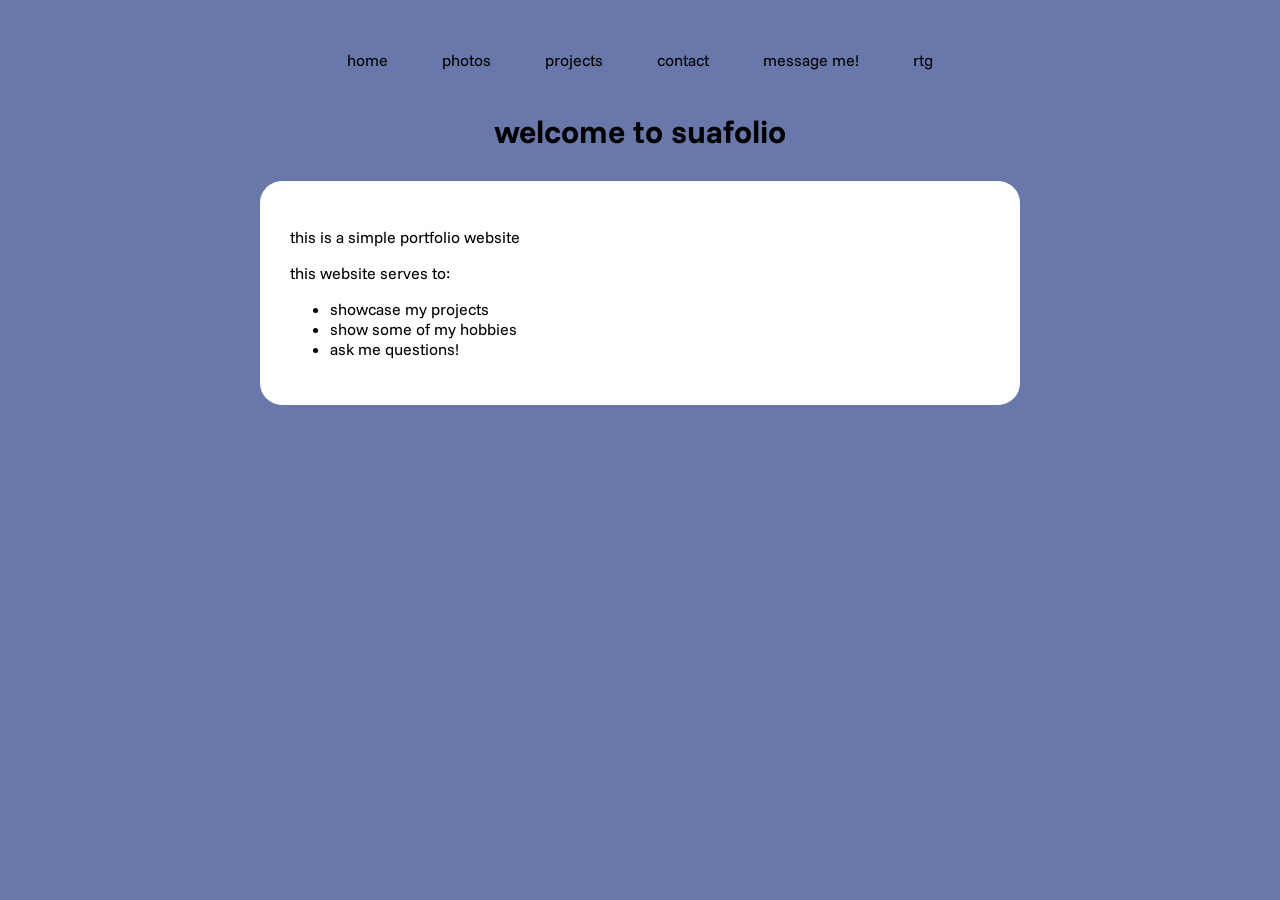
==== index.html @ 239b2d6e "started :p" ====
<!DOCTYPE html>
<html lang="en">
<head>
    <meta charset="UTF-8">
    <meta name="viewport" content="width=device-width, initial-scale=1.0">
    <title>suafolio</title>
    <link rel="stylesheet" href="css/style.css">
    <link rel="preconnect" href="https://fonts.googleapis.com">
    <link rel="preconnect" href="https://fonts.gstatic.com" crossorigin>
    <link href="https://fonts.googleapis.com/css2?family=Funnel+Sans:ital,wght@0,300..800;1,300..800&display=swap" rel="stylesheet">
</head>
<body>
    <nav>
    <a href="index.html">home</a>
    <a href="photos.html">photos</a>
    <a href="projects.html">projects</a>
    <a href="contact.html">contact</a>
    <a href="message.html">message me!</a>
    <a href="rtg.html">rtg</a>
    </nav>

    <h1 class="centerh">welcome to suafolio</h1>

<section>
    <p>this is a simple portfolio website</p>
    <p>this website serves to:
    <ul>
        <li>showcase my projects</li>
        <li>show some of my hobbies</li>
        <li>ask me questions!</li>
    </ul>
    </p>
</section>
</body>
</html>
---- css/style.css ----
section {
    max-width: 700px;
    margin: 30px auto;
    background: white;
    padding: 30px;
    border-radius: 22px;
}

body {
    background-color: #6878ab;
    margin: 0;
    padding: 30px;
    font-family: "Funnel Sans", sans-serif;
}

nav {
    text-align: center;
    padding: 20px 0;
}

nav a {
    margin: 0 15px;
    text-decoration: none;
    color: inherit;
    padding: 5px 10px;
    border-radius: 4px;
    transition: background-color 0.3s ease, color 0.3s ease;
}

nav a:hover {
    background-color: rgba(255,255,255,0.5);
}

form {
    max-width: 500px;
}

form textarea {
    resize: none;
}

textarea, input {
    width: 100%;
    padding: 10px;
    border-radius: 8px;
    border: 1px solid #121212;
}

button {
    background: white;
    border: 1px solid #121212;
    padding: 10px 18px;
    border-radius: 8px;
    cursor: pointer;
}


.centerh {
    text-align: center;
}
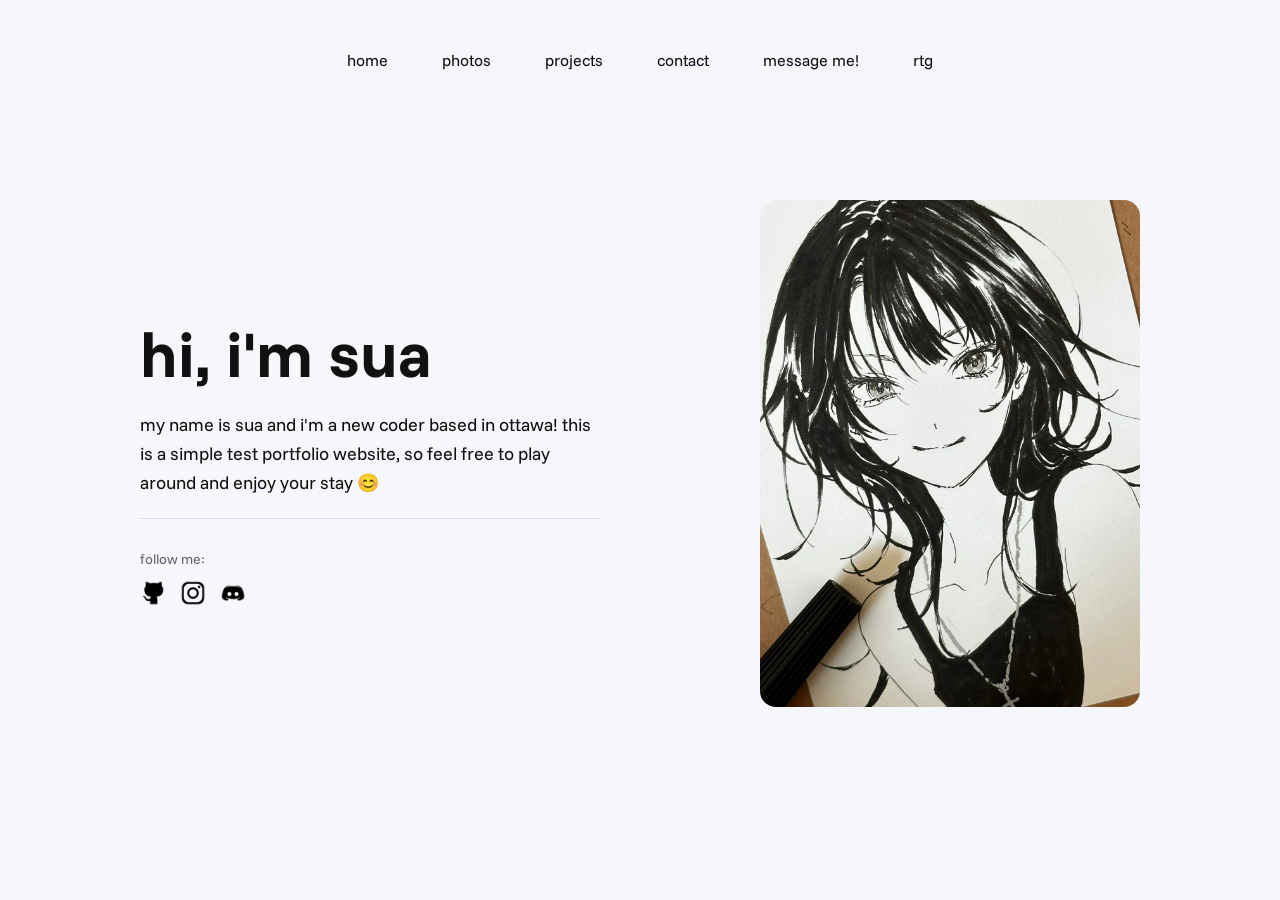
==== commit 93d0b2c9: "work day 2?3?4? 💔 finally added icons and links, decided on a theme (FINALLY), cleaned up some css c" ====
--- a/index.html
+++ b/index.html
@@ -1,35 +1,61 @@
 <!DOCTYPE html>
 <html lang="en">
 <head>
-    <meta charset="UTF-8">
-    <meta name="viewport" content="width=device-width, initial-scale=1.0">
-    <title>suafolio</title>
-    <link rel="stylesheet" href="css/style.css">
-    <link rel="preconnect" href="https://fonts.googleapis.com">
-    <link rel="preconnect" href="https://fonts.gstatic.com" crossorigin>
-    <link href="https://fonts.googleapis.com/css2?family=Funnel+Sans:ital,wght@0,300..800;1,300..800&display=swap" rel="stylesheet">
+<meta charset="UTF-8">
+<meta name="viewport" content="width=device-width, initial-scale=1.0">
+<title>suafolio</title>
+
+<link rel="stylesheet" href="css/style.css">
+<link rel="icon" href="/images/icons/favicon.jpg" type="image/x-icon">
+<link rel="preconnect" href="https://fonts.googleapis.com">
+<link rel="preconnect" href="https://fonts.gstatic.com" crossorigin>
+
+<link href="https://fonts.googleapis.com/css2?family=Funnel+Sans:ital,wght@0,300..800;1,300..800&display=swap" rel="stylesheet">
 </head>
+
 <body>
-    <nav>
-    <a href="index.html">home</a>
-    <a href="photos.html">photos</a>
-    <a href="projects.html">projects</a>
-    <a href="contact.html">contact</a>
-    <a href="message.html">message me!</a>
-    <a href="rtg.html">rtg</a>
-    </nav>
 
-    <h1 class="centerh">welcome to suafolio</h1>
+<nav>
+<a href="index.html">home</a>
+<a href="photos.html">photos</a>
+<a href="projects.html">projects</a>
+<a href="contact.html">contact</a>
+<a href="message.html">message me!</a>
+<a href="rtg.html">rtg</a>
+</nav>
 
-<section>
-    <p>this is a simple portfolio website</p>
-    <p>this website serves to:
-    <ul>
-        <li>showcase my projects</li>
-        <li>show some of my hobbies</li>
-        <li>ask me questions!</li>
-    </ul>
-    </p>
+<section class="hero">
+
+<div class="intro-text">
+
+<h1>hi, i'm sua</h1>
+
+<p>
+my name is sua and i'm a new coder based in ottawa!
+this is a simple test portfolio website, so feel free
+to play around and enjoy your stay 😊
+</p>
+
+<div class="socials">
+
+<p>follow me:
+
+<div class="socials-icons">
+<a href="https://github.com/spdidle"><img src="images/icons/github.png"></a>
+<a href="https://www.instagram.com/spdidle/"><img src="images/icons/Instagram Icon.png"></a>
+<a href="https://discord.com/users/660183205000904724"><img src="images/icons/discord.png"></a>
+
+</p>
+</div>
+
+</div>
+
+</div>
+
+<div class="intro-image">
+<img src="images/photos/me lmao.jpg" alt="profile picture">
+</div>
+
 </section>
 </body>
 </html>
--- a/css/style.css
+++ b/css/style.css
@@ -1,60 +1,262 @@
-section {
-    max-width: 700px;
-    margin: 30px auto;
-    background: white;
-    padding: 30px;
-    border-radius: 22px;
-}
-
-body {
-    background-color: #6878ab;
-    margin: 0;
-    padding: 30px;
-    font-family: "Funnel Sans", sans-serif;
-}
-
-nav {
-    text-align: center;
-    padding: 20px 0;
-}
-
-nav a {
-    margin: 0 15px;
-    text-decoration: none;
-    color: inherit;
-    padding: 5px 10px;
-    border-radius: 4px;
-    transition: background-color 0.3s ease, color 0.3s ease;
-}
-
-nav a:hover {
-    background-color: rgba(255,255,255,0.5);
-}
-
-form {
-    max-width: 500px;
-}
-
-form textarea {
-    resize: none;
-}
-
-textarea, input {
-    width: 100%;
-    padding: 10px;
-    border-radius: 8px;
-    border: 1px solid #121212;
-}
-
-button {
-    background: white;
-    border: 1px solid #121212;
-    padding: 10px 18px;
-    border-radius: 8px;
-    cursor: pointer;
-}
-
-
-.centerh {
-    text-align: center;
+:root{
+    --accent:#4e82b4;
+}
+
+/* base */
+
+body{
+    background:#f6f7fb;
+    color:#111;
+    margin:0;
+    padding:30px;
+    font-family:"Funnel Sans", sans-serif;
+}
+
+section{
+    max-width:1000px;
+    margin:60px auto;
+    padding:30px;
+    border-radius:22px;
+}
+
+.centerh{ text-align:center; }
+
+/* navigation */
+
+nav{
+    text-align:center;
+    padding:20px 0;
+}
+
+nav a{
+    margin:0 15px;
+    text-decoration:none;
+    color:inherit;
+    padding:5px 10px;
+    border-radius:4px;
+    transition:.3s;
+}
+
+nav a:hover{
+    background:var(--accent);
+    color:black;
+}
+
+/* hero */
+
+.hero{
+    display:flex;
+    align-items:center;
+    justify-content:space-between;
+    max-width:1000px;
+    margin:80px auto;
+    gap:30px;
+}
+
+.intro-text{ margin-top:-40px; }
+
+.intro-text h1{
+    font-size:64px;
+    margin-bottom:10px;
+}
+
+.intro-text p{
+    font-size:18px;
+    max-width:460px;
+    line-height:1.6;
+}
+
+.intro-image img{
+    max-width:380px;
+    border-radius:16px;
+}
+
+/* socials */
+
+.socials{
+    margin-top:20px;
+    padding-top:15px;
+    border-top:1px solid #ddd;
+}
+
+.socials p{
+    margin-bottom:10px;
+    font-size:14px;
+    color:#666;
+}
+
+.socials-icons{
+    display:flex;
+    gap:14px;
+}
+
+.socials-icons img{
+    width:26px;
+    transition:.2s;
+}
+
+.socials-icons img:hover{
+    transform:scale(1.1);
+}
+
+/* cards */
+
+.card{
+    background:white;
+    padding:25px;
+    border-radius:16px;
+    box-shadow:0 8px 20px rgba(0,0,0,.08);
+}
+
+.feature-card,
+.photo-card{
+    border-radius:20px;
+    overflow:hidden;
+    transition:.3s;
+}
+
+.feature-card{
+    box-shadow:0 8px 20px rgba(0,0,0,.15);
+}
+
+.feature-card:hover{
+    transform:scale(1.02);
+    box-shadow:0 12px 28px rgba(0,0,0,.2);
+}
+
+.feature-card img{
+    width:100%;
+    height:400px;
+    object-fit:cover;
+}
+
+.photo-card{
+    flex:0 1 calc(33.333% - 14px);
+    min-width:150px;
+    box-shadow:0 4px 12px rgba(0,0,0,.1);
+}
+
+.photo-card:hover{
+    transform:scale(1.05);
+    box-shadow:0 8px 20px rgba(0,0,0,.15);
+}
+
+.photo-card img{
+    width:100%;
+    height:220px;
+    object-fit:cover;
+}
+
+/* gallery layout */
+
+.gallery{
+    display:flex;
+    flex-direction:column;
+    gap:30px;
+    max-width:900px;
+    margin:auto;
+}
+
+.card-row{
+    display:flex;
+    flex-wrap:wrap;
+    gap:20px;
+    justify-content:center;
+}
+
+/* forms */
+
+form{
+    max-width:500px;
+    margin:40px auto;
+}
+
+textarea,input{
+    width:100%;
+    padding:10px;
+    border-radius:8px;
+    border:1px solid #121212;
+}
+
+textarea{ resize:none; }
+
+button{
+    background:var(--accent);
+    color:black;
+    border:1px solid #121212;
+    padding:10px 18px;
+    border-radius:8px;
+    cursor:pointer;
+}
+
+/* floating icons */
+
+.float-item{
+    position:absolute;
+    text-align:center;
+    text-decoration:none;
+    color:inherit;
+
+    display:flex;
+    flex-direction:column;
+    align-items:center;
+
+    animation:floaty ease-in-out infinite;
+}
+
+.float-item img{
+    width:70px;
+    transition:.2s;
+}
+
+.float-item span{
+    font-size:14px;
+    opacity:.7;
+}
+
+.float-item:hover{
+    animation-play-state:paused;
+}
+
+.float-item:hover img{
+    transform:scale(1.15) rotate(3deg);
+}
+
+/* animation */
+
+@keyframes floaty{
+    0%,100%{ transform:translateY(0); }
+    50%{ transform:translateY(-8px); }
+}
+
+/* positions */
+
+.email{ top:150px; left:60px; animation-duration:3.2s; }
+.github{ top:330px; left:480px; animation-duration:4.1s; }
+.insta{ top:150px; right:60px; animation-duration:3.7s; }
+.random{ bottom:100px; left:134px; animation-duration:4.5s; }
+
+/* contact container */
+
+.contact-box{
+    position:relative;
+    max-width:700px;
+    height:420px;
+    margin:30px auto;
+    padding:30px;
+    border-radius:22px;
+}
+
+/* responsive */
+
+@media (max-width:768px){
+    .photo-card{ flex:0 1 calc(50% - 10px); }
+}
+
+@media (max-width:480px){
+
+    .photo-card{ flex:0 1 100%; }
+
+    .feature-card img{ height:250px; }
+
 }
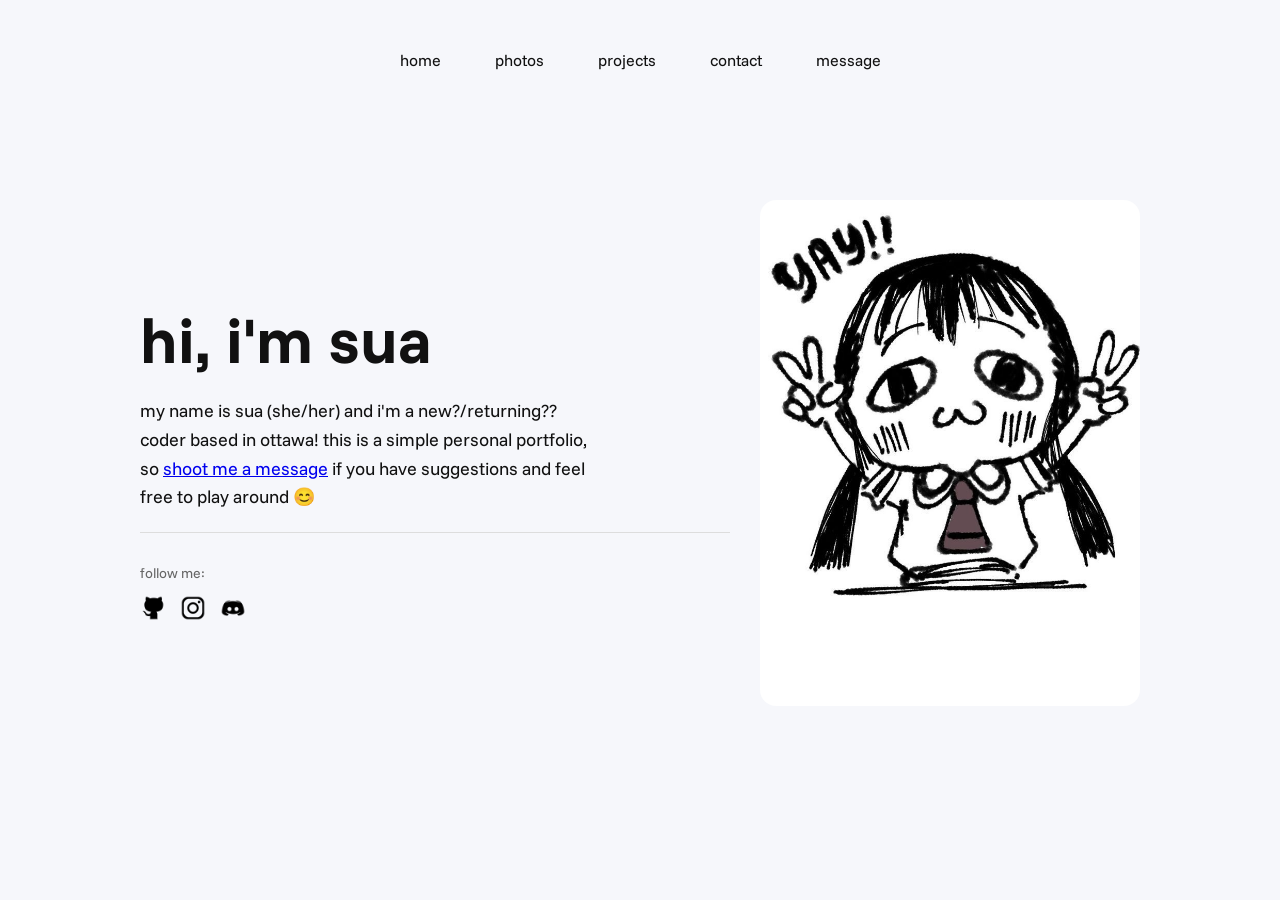
==== commit 87f60fdf: "fix added click sfx, fixed up the layout of projects.html to actually do something... fixing the alt" ====
--- a/index.html
+++ b/index.html
@@ -12,7 +12,6 @@
 
 <link href="https://fonts.googleapis.com/css2?family=Funnel+Sans:ital,wght@0,300..800;1,300..800&display=swap" rel="stylesheet">
 </head>
-
 <body>
 
 <nav>
@@ -20,8 +19,8 @@
 <a href="photos.html">photos</a>
 <a href="projects.html">projects</a>
 <a href="contact.html">contact</a>
-<a href="message.html">message me!</a>
-<a href="rtg.html">rtg</a>
+<a href="message.html">message</a>
+
 </nav>
 
 <section class="hero">
@@ -31,21 +30,19 @@
 <h1>hi, i'm sua</h1>
 
 <p>
-my name is sua and i'm a new coder based in ottawa!
-this is a simple test portfolio website, so feel free
-to play around and enjoy your stay 😊
+my name is sua (she/her) and i'm a new?/returning?? coder based in ottawa!
+this is a simple personal portfolio, so <a href="message.html">shoot me a message</a> if you have
+suggestions and feel free to play around 😊
 </p>
 
 <div class="socials">
 
-<p>follow me:
+<p>follow me:</p>
 
 <div class="socials-icons">
 <a href="https://github.com/spdidle"><img src="images/icons/github.png"></a>
 <a href="https://www.instagram.com/spdidle/"><img src="images/icons/Instagram Icon.png"></a>
 <a href="https://discord.com/users/660183205000904724"><img src="images/icons/discord.png"></a>
-
-</p>
 </div>
 
 </div>
@@ -53,9 +50,10 @@
 </div>
 
 <div class="intro-image">
-<img src="images/photos/me lmao.jpg" alt="profile picture">
+<img src="images/photos/me lmao.jpg" alt="sauce is ASOBI ASOBASE if you havent watched it PLEASE PLEASE PLEASE do i PROMISE you won't regret">
 </div>
+</section>
 
-</section>
+<script src="js/script.js"></script>
 </body>
 </html>
--- a/css/style.css
+++ b/css/style.css
@@ -1,8 +1,6 @@
 :root{
-    --accent:#4e82b4;
-}
-
-/* base */
+    --accent:#588fc3;
+}
 
 body{
     background:#f6f7fb;
@@ -21,7 +19,7 @@
 
 .centerh{ text-align:center; }
 
-/* navigation */
+/* navbar */
 
 nav{
     text-align:center;
@@ -34,7 +32,6 @@
     color:inherit;
     padding:5px 10px;
     border-radius:4px;
-    transition:.3s;
 }
 
 nav a:hover{
@@ -46,6 +43,7 @@
 
 .hero{
     display:flex;
+    flex-wrap:nowrap;
     align-items:center;
     justify-content:space-between;
     max-width:1000px;
@@ -53,7 +51,13 @@
     gap:30px;
 }
 
-.intro-text{ margin-top:-40px; }
+.intro-text{
+    margin-top:-40px;
+    flex:1;
+    min-width:0;
+}
+
+.intro-image{ flex-shrink:0; }
 
 .intro-text h1{
     font-size:64px;
@@ -92,27 +96,16 @@
 
 .socials-icons img{
     width:26px;
-    transition:.2s;
 }
 
 .socials-icons img:hover{
     transform:scale(1.1);
-}
-
-/* cards */
-
-.card{
-    background:white;
-    padding:25px;
-    border-radius:16px;
-    box-shadow:0 8px 20px rgba(0,0,0,.08);
 }
 
 .feature-card,
 .photo-card{
     border-radius:20px;
     overflow:hidden;
-    transition:.3s;
 }
 
 .feature-card{
@@ -124,10 +117,14 @@
     box-shadow:0 12px 28px rgba(0,0,0,.2);
 }
 
+.feature-card img,
+.photo-card img{
+    width:100%;
+    object-fit:cover;
+}
+
 .feature-card img{
-    width:100%;
     height:400px;
-    object-fit:cover;
 }
 
 .photo-card{
@@ -141,11 +138,7 @@
     box-shadow:0 8px 20px rgba(0,0,0,.15);
 }
 
-.photo-card img{
-    width:100%;
-    height:220px;
-    object-fit:cover;
-}
+.photo-card img{ height:220px; }
 
 /* gallery layout */
 
@@ -164,11 +157,32 @@
     justify-content:center;
 }
 
-/* forms */
+/* msg box */
 
 form{
     max-width:500px;
     margin:40px auto;
+}
+
+.message-box,
+.projects-box{
+    background:white;
+    max-width:900px;
+    padding:30px;
+    border-radius:20px;
+    box-shadow:0 8px 20px rgba(0,0,0,0.08);
+}
+
+.message-box{
+    margin:20px auto 40px;
+}
+
+.message-section{
+    margin-top:20px;
+}
+
+.message-section .centerh{
+    margin-top:0;
 }
 
 textarea,input{
@@ -192,7 +206,7 @@
 /* floating icons */
 
 .float-item{
-    position:absolute;
+    position:relative;
     text-align:center;
     text-decoration:none;
     color:inherit;
@@ -206,7 +220,6 @@
 
 .float-item img{
     width:70px;
-    transition:.2s;
 }
 
 .float-item span{
@@ -214,10 +227,6 @@
     opacity:.7;
 }
 
-.float-item:hover{
-    animation-play-state:paused;
-}
-
 .float-item:hover img{
     transform:scale(1.15) rotate(3deg);
 }
@@ -229,26 +238,32 @@
     50%{ transform:translateY(-8px); }
 }
 
-/* positions */
-
-.email{ top:150px; left:60px; animation-duration:3.2s; }
-.github{ top:330px; left:480px; animation-duration:4.1s; }
-.insta{ top:150px; right:60px; animation-duration:3.7s; }
-.random{ bottom:100px; left:134px; animation-duration:4.5s; }
+/* contact icons */
+
+.floating-links{
+    display:grid;
+    grid-template-columns:repeat(2, minmax(120px, 1fr));
+    gap:26px 36px;
+    justify-items:center;
+    align-items:center;
+    max-width:560px;
+    margin:24px auto 0;
+}
+
+.email{ animation-duration:3.2s; }
+.github{ animation-duration:4.1s; }
+.insta{ animation-duration:3.7s; }
 
 /* contact container */
 
 .contact-box{
-    position:relative;
     max-width:700px;
-    height:420px;
+    min-height:420px;
     margin:30px auto;
     padding:30px;
     border-radius:22px;
 }
 
-/* responsive */
-
 @media (max-width:768px){
     .photo-card{ flex:0 1 calc(50% - 10px); }
 }
@@ -259,4 +274,58 @@
 
     .feature-card img{ height:250px; }
 
-}+    .contact-box{
+        min-height:auto;
+        padding:22px 16px;
+    }
+
+    .floating-links{
+        grid-template-columns:1fr;
+        gap:20px;
+        max-width:260px;
+    }
+
+}
+
+/* projects page */
+
+.projects-box{
+    margin:40px auto;
+    height:500px;
+    overflow-y:auto;
+}
+
+/* grid */
+
+.projects-grid{
+    display:grid;
+    grid-template-columns:1fr 1fr;
+    gap:25px;
+}
+
+/* project cards */
+
+.project-card{
+    padding:18px;
+    border-radius:14px;
+    border:1px solid #e5e5e5;
+}
+
+.project-card h3{
+    margin-top:0;
+}
+
+/* description of project */
+
+.desc{
+    font-size:15px;
+    line-height:1.5;
+}
+
+@media (max-width:700px){
+
+.projects-grid{
+grid-template-columns:1fr;
+}
+
+}
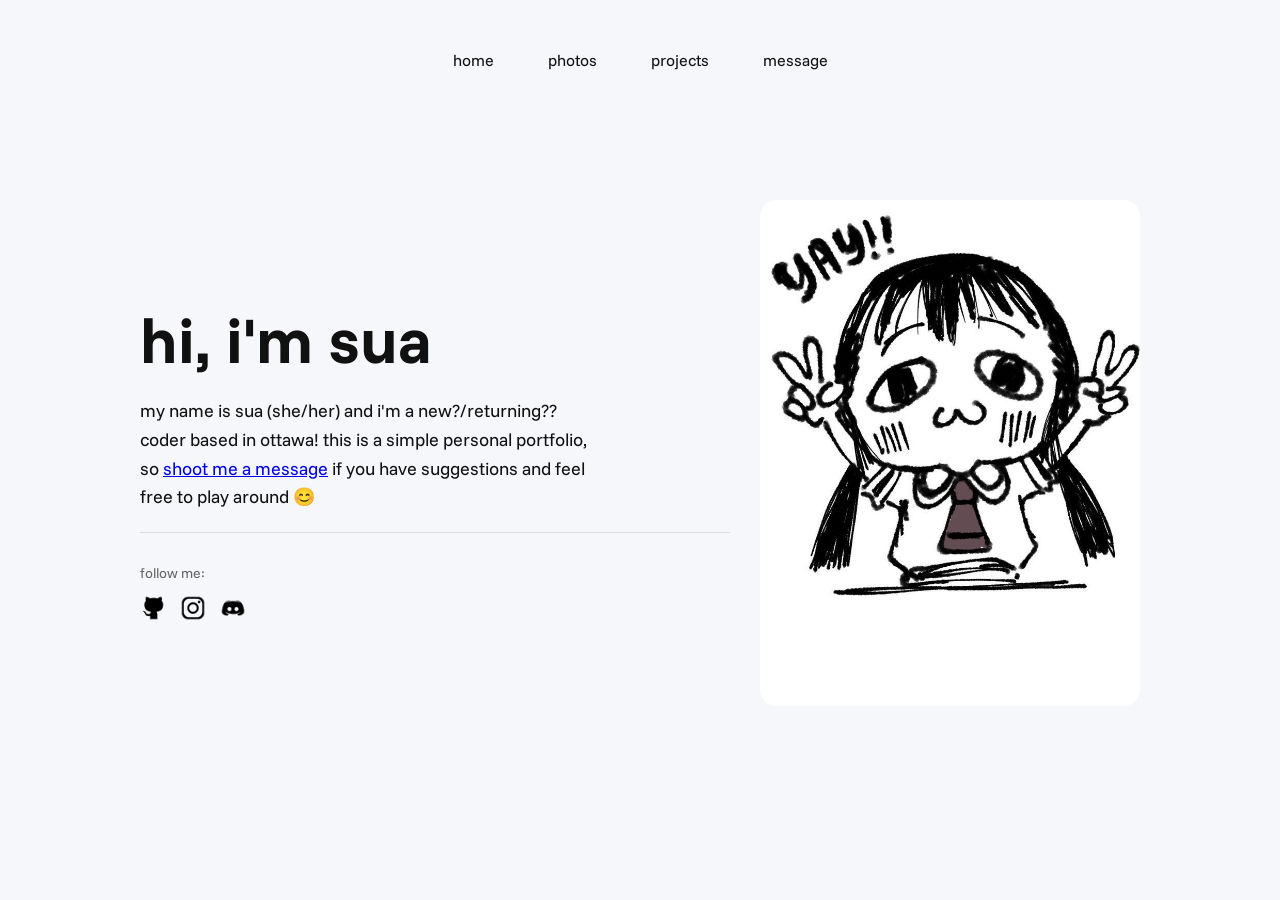
==== commit 05ec5606: "fix removing contact.html (sorry it was redundant!!)" ====
--- a/index.html
+++ b/index.html
@@ -18,7 +18,6 @@
 <a href="index.html">home</a>
 <a href="photos.html">photos</a>
 <a href="projects.html">projects</a>
-<a href="contact.html">contact</a>
 <a href="message.html">message</a>
 
 </nav>
--- a/css/style.css
+++ b/css/style.css
@@ -203,66 +203,7 @@
     cursor:pointer;
 }
 
-/* floating icons */
-
-.float-item{
-    position:relative;
-    text-align:center;
-    text-decoration:none;
-    color:inherit;
-
-    display:flex;
-    flex-direction:column;
-    align-items:center;
-
-    animation:floaty ease-in-out infinite;
-}
-
-.float-item img{
-    width:70px;
-}
-
-.float-item span{
-    font-size:14px;
-    opacity:.7;
-}
-
-.float-item:hover img{
-    transform:scale(1.15) rotate(3deg);
-}
-
-/* animation */
-
-@keyframes floaty{
-    0%,100%{ transform:translateY(0); }
-    50%{ transform:translateY(-8px); }
-}
-
-/* contact icons */
-
-.floating-links{
-    display:grid;
-    grid-template-columns:repeat(2, minmax(120px, 1fr));
-    gap:26px 36px;
-    justify-items:center;
-    align-items:center;
-    max-width:560px;
-    margin:24px auto 0;
-}
-
-.email{ animation-duration:3.2s; }
-.github{ animation-duration:4.1s; }
-.insta{ animation-duration:3.7s; }
-
-/* contact container */
-
-.contact-box{
-    max-width:700px;
-    min-height:420px;
-    margin:30px auto;
-    padding:30px;
-    border-radius:22px;
-}
+
 
 @media (max-width:768px){
     .photo-card{ flex:0 1 calc(50% - 10px); }
@@ -273,17 +214,6 @@
     .photo-card{ flex:0 1 100%; }
 
     .feature-card img{ height:250px; }
-
-    .contact-box{
-        min-height:auto;
-        padding:22px 16px;
-    }
-
-    .floating-links{
-        grid-template-columns:1fr;
-        gap:20px;
-        max-width:260px;
-    }
 
 }
 
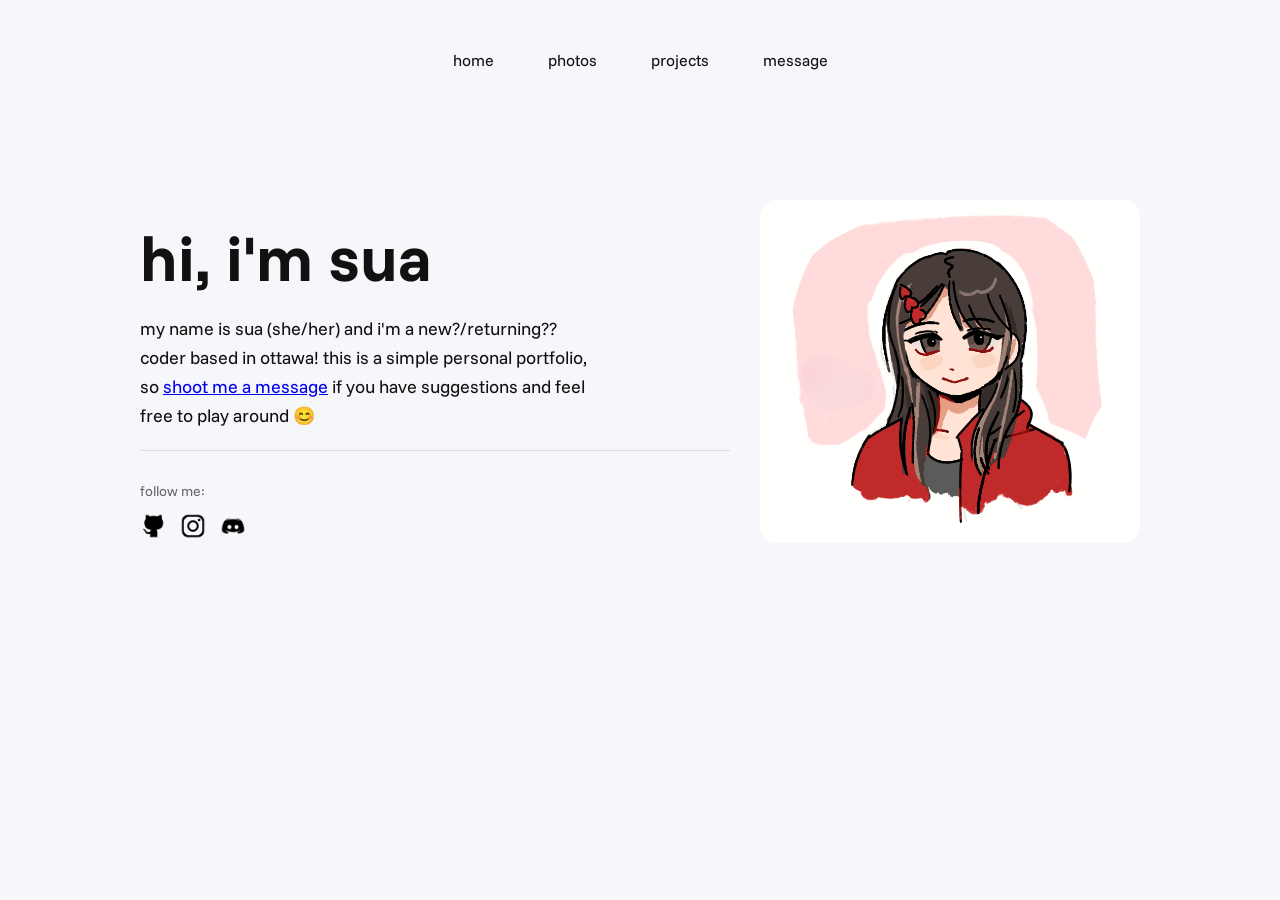
==== commit 2bd55cfe: "fix" ====
--- a/index.html
+++ b/index.html
@@ -49,7 +49,7 @@
 </div>
 
 <div class="intro-image">
-<img src="images/photos/me lmao.jpg" alt="sauce is ASOBI ASOBASE if you havent watched it PLEASE PLEASE PLEASE do i PROMISE you won't regret">
+<img src="images/photos/me lmao.png" alt="my beautiful senpai dani @d.tao_ on isnsta drew this for me i knew her art degree was gonna come in handy one day!!">
 </div>
 </section>
 
--- a/css/style.css
+++ b/css/style.css
@@ -140,7 +140,7 @@
 
 .photo-card img{ height:220px; }
 
-/* gallery layout */
+/* gallery */
 
 .gallery{
     display:flex;
@@ -157,7 +157,7 @@
     justify-content:center;
 }
 
-/* msg box */
+/* msg */
 
 form{
     max-width:500px;
@@ -225,8 +225,6 @@
     overflow-y:auto;
 }
 
-/* grid */
-
 .projects-grid{
     display:grid;
     grid-template-columns:1fr 1fr;
@@ -245,8 +243,6 @@
     margin-top:0;
 }
 
-/* description of project */
-
 .desc{
     font-size:15px;
     line-height:1.5;
@@ -259,3 +255,29 @@
 }
 
 }
+
+/* star cursor efect*/
+.star {
+	position: absolute;
+	pointer-events: none;
+}
+
+.star:before, .star:after {
+	position: absolute;
+	top: 0;
+	left: 0;
+	content: '\2726';
+	font-size: 9px;
+}
+
+.star:before {
+	color: transparent;
+	text-shadow: 0 0 3px rgb(250, 250, 174);
+}
+
+.star:after {
+    background: rgb(182, 181, 181);
+    -webkit-background-clip: text;
+    background-clip: text;
+    -webkit-text-fill-color: transparent;
+}
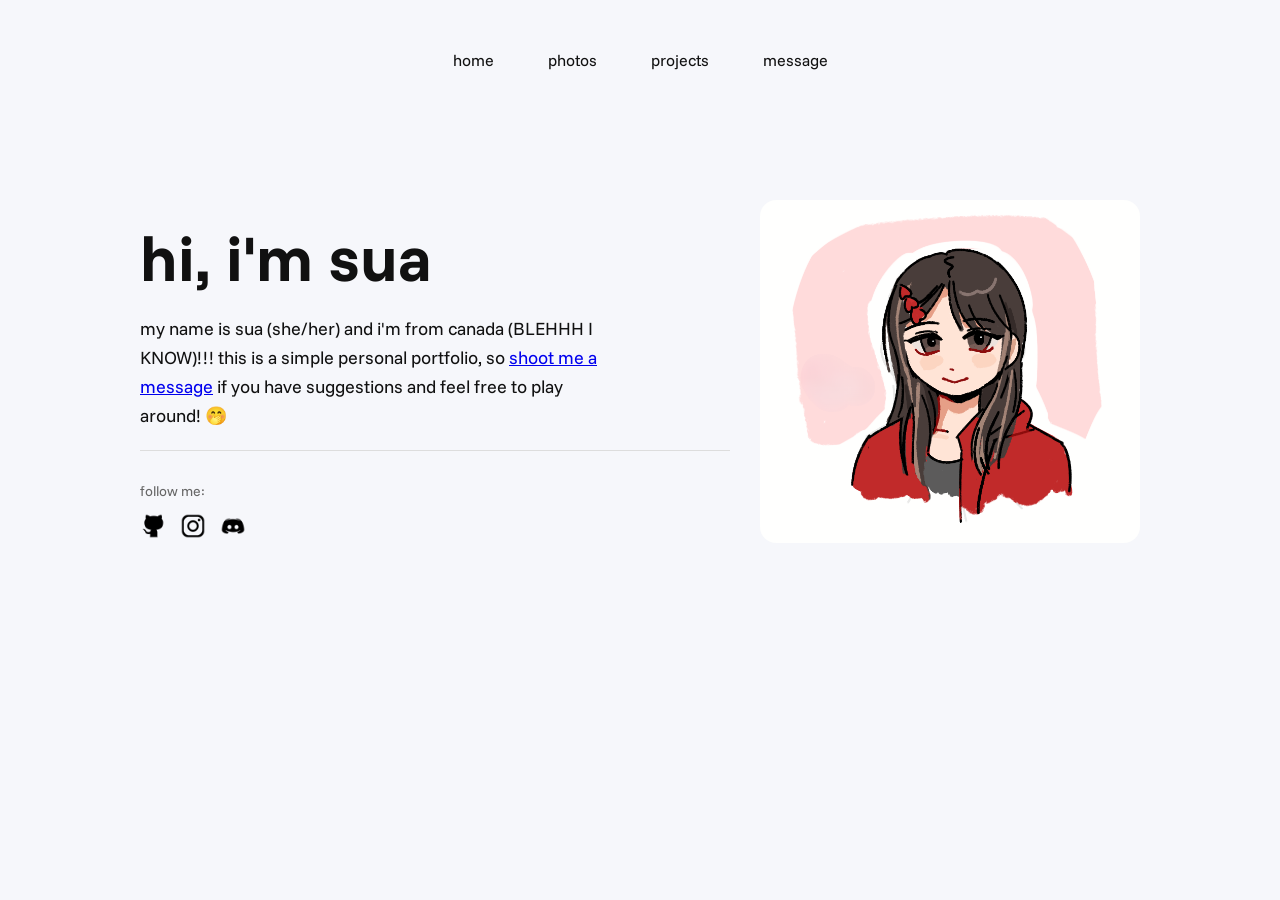
==== commit f91ceb04: "updating some text finally decided to put the website on slack GULP. i was feelin like the way i sai" ====
--- a/index.html
+++ b/index.html
@@ -29,9 +29,9 @@
 <h1>hi, i'm sua</h1>
 
 <p>
-my name is sua (she/her) and i'm a new?/returning?? coder based in ottawa!
+my name is sua (she/her) and i'm from canada (BLEHHH I KNOW)!!!
 this is a simple personal portfolio, so <a href="message.html">shoot me a message</a> if you have
-suggestions and feel free to play around 😊
+suggestions and feel free to play around! 🤭
 </p>
 
 <div class="socials">
